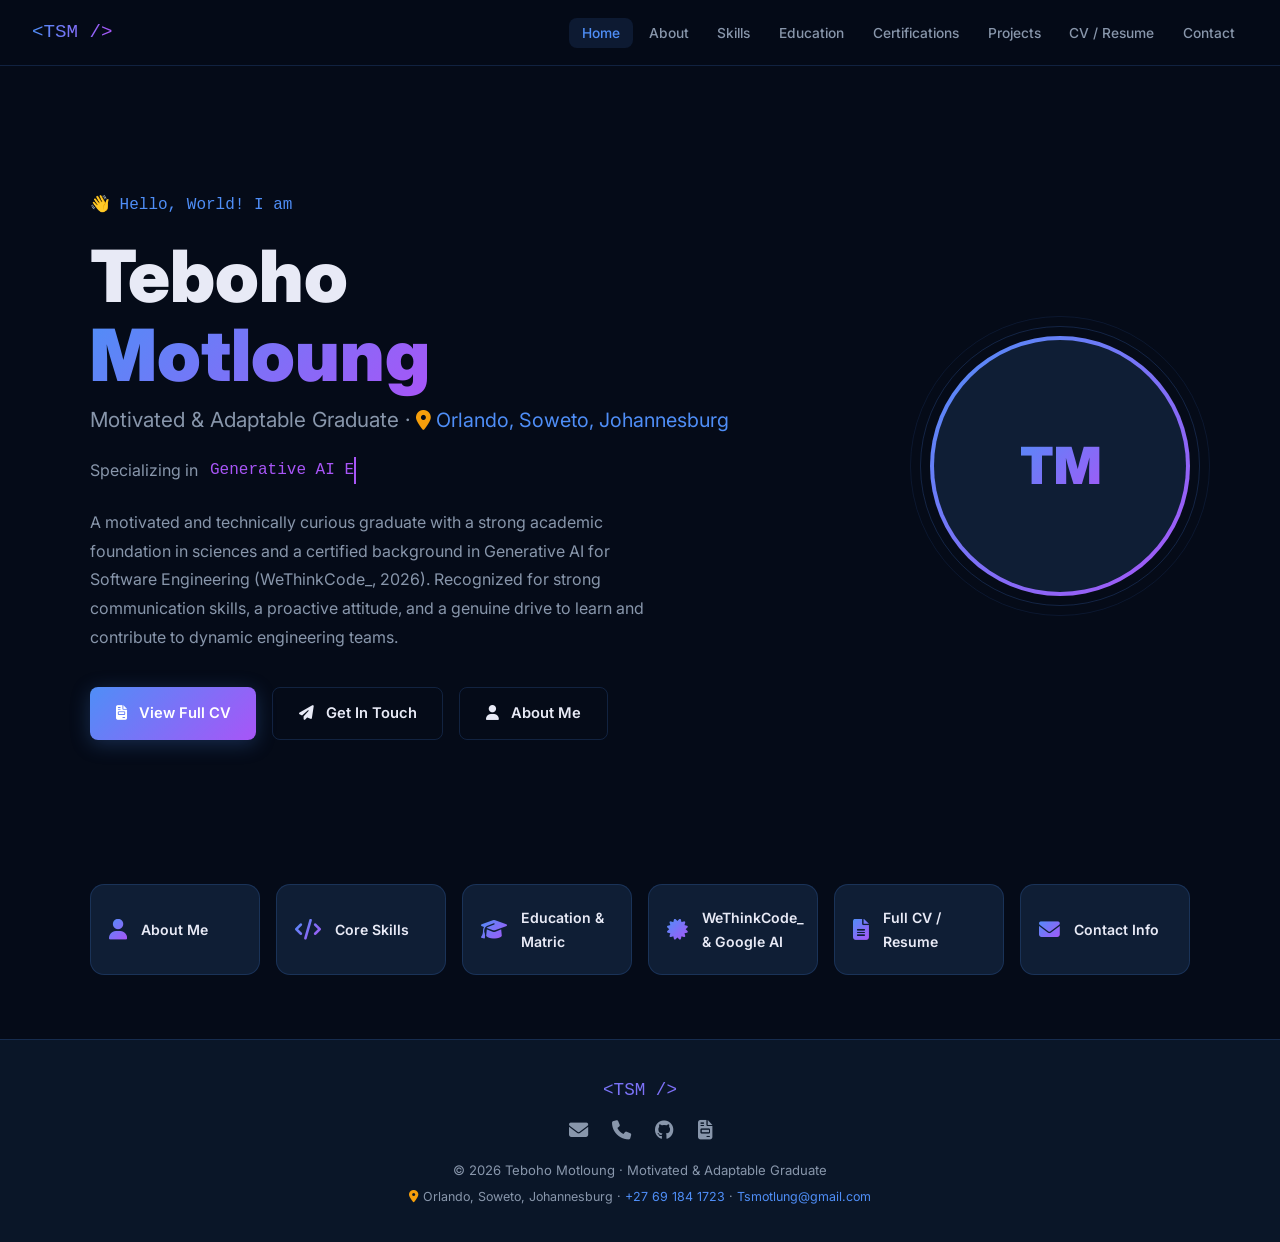
==== index.html @ 1b2cb01f "Add files via upload" ====
<!DOCTYPE html>
<html lang="en">
<head>
<meta charset="UTF-8"/>
<meta name="viewport" content="width=device-width,initial-scale=1.0"/>
<title>Home | Teboho Motloung</title>
<link href="https://fonts.googleapis.com/css2?family=Inter:wght@300;400;500;600;700;800;900&family=Fira+Code:wght@400;500&display=swap" rel="stylesheet"/>
<link rel="stylesheet" href="https://cdnjs.cloudflare.com/ajax/libs/font-awesome/6.5.0/css/all.min.css"/>
<link rel="stylesheet" href="style.css"/>
</head>
<body>
<div class="particles" id="P"></div>
<nav>
  <a href="index.html" class="logo">&lt;TSM /&gt;</a>
  <ul class="nav-links" id="NL">
    <li><a href="index.html"  class="active">Home</a></li>
    <li><a href="about.html">About</a></li>
    <li><a href="skills.html">Skills</a></li>
    <li><a href="education.html">Education</a></li>
    <li><a href="certifications.html">Certifications</a></li>
    <li><a href="projects.html">Projects</a></li>
    <li><a href="cv.html">CV / Resume</a></li>
    <li><a href="contact.html">Contact</a></li>
  </ul>
  <button class="hamburger" onclick="document.getElementById('NL').classList.toggle('open')" aria-label="Menu">
    <span></span><span></span><span></span>
  </button>
</nav>
<div class="page">
  <div class="container">
    <div class="hero-grid">
      <div>
        <p class="hgreet">&#128075; Hello, World! I am</p>
        <h1 class="hname">Teboho <br><span>Motloung</span></h1>
        <p class="htitle">Motivated &amp; Adaptable Graduate &middot; <span style="color:var(--a);font-size:.95em;"><i class="fa fa-location-dot" style="color:var(--amber)"></i> Orlando, Soweto, Johannesburg</span></p>
        <div class="twrap"><span class="tpfx">Specializing in&nbsp;</span><span class="tw" id="TW"></span></div>
        <p class="hbio">
          A motivated and technically curious graduate with a strong academic foundation in sciences and a certified background in Generative AI for Software Engineering (WeThinkCode_, 2026). Recognized for strong communication skills, a proactive attitude, and a genuine drive to learn and contribute to dynamic engineering teams.
        </p>
        <div class="hcta">
          <a href="cv.html" class="btn btnp"><i class="fa fa-file-invoice"></i>&nbsp;View Full CV</a>
          <a href="contact.html" class="btn btno"><i class="fa fa-paper-plane"></i>&nbsp;Get In Touch</a>
          <a href="about.html" class="btn btno"><i class="fa fa-user"></i>&nbsp;About Me</a>
        </div>
      </div>
      <div class="havwrap">
        <div class="aring"><div class="ainner"><span class="ainit">TM</span></div></div>
      </div>
    </div>

    <!-- Quick navigation cards -->
    <div class="qlinks rv">
      <a href="about.html" class="qcard"><i class="fa fa-user"></i><span>About Me</span></a>
      <a href="skills.html" class="qcard"><i class="fa fa-code"></i><span>Core Skills</span></a>
      <a href="education.html" class="qcard"><i class="fa fa-graduation-cap"></i><span>Education &amp; Matric</span></a>
      <a href="certifications.html" class="qcard"><i class="fa fa-certificate"></i><span>WeThinkCode_ &amp; Google AI</span></a>
      <a href="cv.html" class="qcard"><i class="fa fa-file-lines"></i><span>Full CV / Resume</span></a>
      <a href="contact.html" class="qcard"><i class="fa fa-envelope"></i><span>Contact Info</span></a>
    </div>
  </div>
</div>

<footer>
  <div class="flogo">&lt;TSM /&gt;</div>
  <div class="flinks">
    <a href="mailto:Tsmotlung@gmail.com" title="Email"><i class="fa fa-envelope"></i></a>
    <a href="tel:+27691841723" title="Call / Phone"><i class="fa fa-phone"></i></a>
    <a href="https://github.com/TSMotloung" target="_blank" title="GitHub"><i class="fab fa-github"></i></a>
    <a href="cv.html" title="View CV"><i class="fa fa-file-invoice"></i></a>
  </div>
  <p>&copy; 2026 Teboho Motloung &middot; Motivated &amp; Adaptable Graduate</p>
  <p style="margin-top:.3rem;font-size:.78rem;color:var(--tm)">
    <i class="fa fa-location-dot" style="color:var(--amber);margin-right:.3rem"></i>Orlando, Soweto, Johannesburg &middot; 
    <a href="tel:+27691841723">+27 69 184 1723</a> &middot; 
    <a href="mailto:Tsmotlung@gmail.com">Tsmotlung@gmail.com</a>
  </p>
</footer>
<button class="btt" id="BTT" onclick="window.scrollTo({top:0,behavior:'smooth'})"><i class="fa fa-arrow-up"></i></button>
<script>
var phrases=["Generative AI Engineering.","AI Prompt Engineering.","Intelligent Chatbot Solutions.","Problem Solving &amp; Sciences.","Software Development."];
var pi=0,ci=0,dl=false;var tw=document.getElementById("TW");
function type(){var p=phrases[pi];if(!dl){tw.textContent=p.substring(0,ci+1);ci++;if(ci===p.length){dl=true;setTimeout(type,2000);return;}}else{tw.textContent=p.substring(0,ci-1);ci--;if(ci===0){dl=false;pi=(pi+1)%phrases.length;}}setTimeout(type,dl?60:80);}
setTimeout(type,1100);
</script>
<script>
(function(){
  var c=document.getElementById("P");
  if(!c)return;
  var cols=["rgba(79,142,247,.6)","rgba(168,85,247,.5)","rgba(79,142,247,.3)","rgba(79,142,247,.2)"];
  for(var i=0;i<28;i++){
    var el=document.createElement("div");el.className="particle";
    var s=Math.random()*4+2;
    el.style.cssText="width:"+s+"px;height:"+s+"px;left:"+(Math.random()*100)+"%;background:"+cols[Math.floor(Math.random()*4)]+";animation-duration:"+(Math.random()*15+10)+"s;animation-delay:"+(Math.random()*12)+"s;";
    c.appendChild(el);
  }
})();
var rvs=document.querySelectorAll(".rv");
var obs=new IntersectionObserver(function(e){e.forEach(function(x){if(x.isIntersecting)x.target.classList.add("vis");});},{threshold:.1});
rvs.forEach(function(el){obs.observe(el);});
window.addEventListener("scroll",function(){
  var b=document.getElementById("BTT");
  if(b) b.classList.toggle("show",scrollY>300);
});
</script>
</body>
</html>
---- style.css ----
/* ── Reset ── */
*,*::before,*::after{margin:0;padding:0;box-sizing:border-box}
:root{
  --bg:#050b18;--bg2:#0a1628;--card:#0f1e35;--card2:#132340;
  --a:#4f8ef7;--a2:#a855f7;--ag:rgba(79,142,247,.25);
  --t:#e8eaf6;--tm:#8896ab;--b:rgba(79,142,247,.18);
  --r:14px;--tr:.3s ease;--emerald:#34d399;--amber:#f59e0b
}
html{scroll-behavior:smooth}
body{font-family:Inter,sans-serif;background:var(--bg);color:var(--t);line-height:1.7;overflow-x:hidden;min-height:100vh}
::selection{background:var(--a);color:#fff}
::-webkit-scrollbar{width:6px}
::-webkit-scrollbar-track{background:var(--bg)}
::-webkit-scrollbar-thumb{background:var(--a);border-radius:3px}

/* ── Particles ── */
.particles{position:fixed;inset:0;pointer-events:none;z-index:0;overflow:hidden}
.particle{position:absolute;border-radius:50%;animation:floatUp linear infinite;opacity:0}
@keyframes floatUp{0%{transform:translateY(100vh) scale(0);opacity:0}10%{opacity:1}90%{opacity:.6}100%{transform:translateY(-10vh) scale(1);opacity:0}}

/* ── Nav ── */
nav{position:fixed;top:0;left:0;right:0;z-index:1000;padding:1rem 2rem;display:flex;align-items:center;justify-content:space-between;background:rgba(5,11,24,.92);backdrop-filter:blur(16px);border-bottom:1px solid var(--b)}
.logo{font-family:monospace;font-size:1.2rem;font-weight:500;background:linear-gradient(90deg,var(--a),var(--a2));-webkit-background-clip:text;-webkit-text-fill-color:transparent;background-clip:text;text-decoration:none}
.nav-links{display:flex;gap:.2rem;list-style:none}
.nav-links a{color:var(--tm);text-decoration:none;font-size:.86rem;font-weight:500;padding:.45rem .8rem;border-radius:8px;transition:var(--tr)}
.nav-links a:hover,.nav-links a.active{color:var(--t);background:rgba(79,142,247,.12)}
.nav-links a.active{color:var(--a)}
.hamburger{display:none;flex-direction:column;gap:5px;cursor:pointer;background:none;border:none;padding:.3rem}
.hamburger span{display:block;width:25px;height:2px;background:var(--a);border-radius:2px;transition:var(--tr)}

/* ── Page wrapper ── */
.page{position:relative;z-index:1;padding:7rem 2rem 4rem;min-height:100vh}
.container{max-width:1100px;margin:0 auto}
.slabel{font-family:monospace;font-size:.8rem;color:var(--a);letter-spacing:.2em;text-transform:uppercase;margin-bottom:.5rem}
.stitle{font-size:clamp(1.8rem,4vw,2.8rem);font-weight:800;margin-bottom:1rem;background:linear-gradient(135deg,var(--t) 60%,var(--a));-webkit-background-clip:text;-webkit-text-fill-color:transparent;background-clip:text}
.sdiv{width:60px;height:3px;background:linear-gradient(90deg,var(--a),var(--a2));border-radius:2px;margin-bottom:3rem}

/* ── Buttons ── */
.btn{display:inline-flex;align-items:center;gap:.5rem;padding:.8rem 1.6rem;border-radius:8px;font-size:.92rem;font-weight:600;text-decoration:none;transition:var(--tr);cursor:pointer;border:none;font-family:inherit}
.btnp{background:linear-gradient(135deg,var(--a),var(--a2));color:#fff;box-shadow:0 4px 20px var(--ag)}
.btnp:hover{transform:translateY(-2px);box-shadow:0 8px 30px rgba(79,142,247,.4)}
.btno{border:1px solid var(--b);color:var(--t);background:transparent}
.btno:hover{border-color:var(--a);color:var(--a);background:var(--ag);transform:translateY(-2px)}

/* ── Badges ── */
.badge{display:inline-flex;align-items:center;gap:.4rem;padding:.3rem .75rem;border-radius:50px;font-size:.78rem;font-weight:600}
.badge-green{background:rgba(52,211,153,.12);color:var(--emerald);border:1px solid rgba(52,211,153,.3)}
.badge-blue{background:rgba(79,142,247,.12);color:var(--a);border:1px solid rgba(79,142,247,.3)}
.badge-purple{background:rgba(168,85,247,.12);color:var(--a2);border:1px solid rgba(168,85,247,.3)}

/* ── Animations ── */
@keyframes fadeUp{from{opacity:0;transform:translateY(30px)}to{opacity:1;transform:translateY(0)}}
@keyframes fadeIn{from{opacity:0}to{opacity:1}}
.rv{opacity:0;transform:translateY(35px);transition:opacity .65s ease,transform .65s ease}
.rv.vis{opacity:1;transform:translateY(0)}

/* ── HERO ── */
.hero-grid{display:grid;grid-template-columns:1fr auto;align-items:center;gap:4rem;min-height:calc(100vh - 12rem)}
.hgreet{font-family:monospace;font-size:1rem;color:var(--a);margin-bottom:1rem;opacity:0;animation:fadeUp .8s ease .2s forwards}
.hname{font-size:clamp(2.4rem,6vw,4.5rem);font-weight:900;line-height:1.1;margin-bottom:.5rem;opacity:0;animation:fadeUp .8s ease .4s forwards}
.hname span{background:linear-gradient(135deg,var(--a),var(--a2));-webkit-background-clip:text;-webkit-text-fill-color:transparent;background-clip:text}
.htitle{font-size:clamp(1rem,2.2vw,1.3rem);color:var(--tm);font-weight:400;margin-bottom:1.2rem;opacity:0;animation:fadeUp .8s ease .6s forwards}
.twrap{display:flex;align-items:center;gap:.5rem;margin-bottom:1.5rem;opacity:0;animation:fadeUp .8s ease .7s forwards}
.tpfx{color:var(--tm);font-size:1rem}
.tw{font-family:monospace;font-size:1rem;color:var(--a2);font-weight:500;border-right:2px solid var(--a2);white-space:nowrap;overflow:hidden;animation:blink .7s step-end infinite}
@keyframes blink{50%{border-color:transparent}}
.hbio{font-size:1rem;color:var(--tm);max-width:560px;line-height:1.8;margin-bottom:2.2rem;opacity:0;animation:fadeUp .8s ease .8s forwards}
.hcta{display:flex;gap:1rem;flex-wrap:wrap;opacity:0;animation:fadeUp .8s ease 1s forwards}
.havwrap{opacity:0;animation:fadeIn 1s ease .5s forwards}
.aring{width:260px;height:260px;border-radius:50%;padding:4px;background:linear-gradient(135deg,var(--a),var(--a2));position:relative}
.aring::before{content:"";position:absolute;inset:-10px;border-radius:50%;border:1px solid rgba(79,142,247,.2);animation:pring 2.5s ease-in-out infinite}
.aring::after{content:"";position:absolute;inset:-20px;border-radius:50%;border:1px solid rgba(79,142,247,.1);animation:pring 2.5s ease-in-out .5s infinite}
@keyframes pring{0%,100%{transform:scale(1);opacity:.5}50%{transform:scale(1.05);opacity:1}}
.ainner{width:100%;height:100%;border-radius:50%;background:var(--card);display:flex;align-items:center;justify-content:center}
.ainit{font-size:3.2rem;font-weight:900;background:linear-gradient(135deg,var(--a),var(--a2));-webkit-background-clip:text;-webkit-text-fill-color:transparent;background-clip:text}

/* Quick-links row on home */
.qlinks{display:grid;grid-template-columns:repeat(auto-fit,minmax(160px,1fr));gap:1rem;margin-top:4rem}
.qcard{background:var(--card);border:1px solid var(--b);border-radius:var(--r);padding:1.3rem 1.1rem;text-decoration:none;color:var(--t);display:flex;align-items:center;gap:.9rem;transition:var(--tr)}
.qcard:hover{border-color:var(--a);background:var(--card2);transform:translateY(-4px);box-shadow:0 8px 30px var(--ag)}
.qcard i{font-size:1.3rem;background:linear-gradient(135deg,var(--a),var(--a2));-webkit-background-clip:text;-webkit-text-fill-color:transparent;background-clip:text}
.qcard span{font-size:.88rem;font-weight:600}

/* ── ABOUT ── */
.about-grid{display:grid;grid-template-columns:1fr 1fr;gap:4rem;align-items:start}
.atext p{color:var(--tm);margin-bottom:1.2rem;font-size:1rem;line-height:1.8}
.atext p strong{color:var(--t)}
.sgrid{display:grid;grid-template-columns:1fr 1fr;gap:1rem}
.scard{background:var(--card);border:1px solid var(--b);border-radius:var(--r);padding:1.4rem;text-align:center;transition:var(--tr)}
.scard:hover{border-color:var(--a);transform:translateY(-4px);box-shadow:0 8px 30px var(--ag)}
.snum{font-size:2rem;font-weight:900;background:linear-gradient(135deg,var(--a),var(--a2));-webkit-background-clip:text;-webkit-text-fill-color:transparent;background-clip:text}
.slbl{font-size:.8rem;color:var(--tm);font-weight:500;margin-top:.3rem}

/* ── SKILLS ── */
.skwrap{display:grid;grid-template-columns:1fr 1fr;gap:3rem}
.sktitle{font-size:1.05rem;font-weight:700;color:var(--a);margin-bottom:1.4rem;display:flex;align-items:center;gap:.5rem}
.skitem{margin-bottom:1.2rem}
.skhdr{display:flex;justify-content:space-between;margin-bottom:.4rem}
.skname{font-size:.9rem;font-weight:600;color:var(--t)}
.skpct{font-size:.8rem;color:var(--a);font-family:monospace}
.sktrack{height:6px;background:var(--card);border-radius:3px;overflow:hidden}
.skfill{height:100%;border-radius:3px;background:linear-gradient(90deg,var(--a),var(--a2));width:0;transition:width 1.3s ease}
.core-skill-card{background:var(--card);border:1px solid var(--b);border-radius:var(--r);padding:1.2rem 1.4rem;margin-bottom:1rem;transition:var(--tr)}
.core-skill-card:hover{border-color:var(--a);transform:translateX(4px)}
.core-skill-card h4{font-size:.95rem;font-weight:700;color:var(--t);margin-bottom:.3rem;display:flex;align-items:center;gap:.5rem}
.core-skill-card h4 i{color:var(--a2);font-size:.9rem}
.core-skill-card p{font-size:.86rem;color:var(--tm);line-height:1.6}
.tags{display:flex;flex-wrap:wrap;gap:.8rem}
.tag{display:inline-flex;align-items:center;gap:.5rem;padding:.6rem 1.2rem;border-radius:50px;border:1px solid var(--b);background:var(--card);font-size:.88rem;font-weight:500;color:var(--t);transition:var(--tr)}
.tag i{color:var(--a2);font-size:.8rem}
.tag:hover{border-color:var(--a2);background:rgba(168,85,247,.1);transform:translateY(-2px)}

/* ── TIMELINE / EDUCATION / EXPERIENCE ── */
.tline{position:relative;padding-left:2rem;max-width:850px}
.tline::before{content:"";position:absolute;left:0;top:0;bottom:0;width:2px;background:linear-gradient(to bottom,var(--a),var(--a2));border-radius:2px}
.titem{position:relative;margin-bottom:2.6rem;padding-left:1.8rem}
.titem::before{content:"";position:absolute;left:-2.4rem;top:.45rem;width:14px;height:14px;border-radius:50%;background:linear-gradient(135deg,var(--a),var(--a2));box-shadow:0 0 14px var(--ag)}
.tyear{font-family:monospace;font-size:.8rem;color:var(--a);font-weight:600;margin-bottom:.25rem}
.ttitle{font-size:1.15rem;font-weight:700;color:var(--t);margin-bottom:.2rem}
.torg{font-size:.92rem;color:var(--a2);font-weight:600;margin-bottom:.6rem}
.tdesc{font-size:.9rem;color:var(--tm);line-height:1.75}
.tbullets{list-style:none;margin-top:.6rem}
.tbullets li{position:relative;padding-left:1.4rem;margin-bottom:.4rem;font-size:.88rem;color:var(--tm);line-height:1.6}
.tbullets li::before{content:"▹";position:absolute;left:0;color:var(--a);font-size:1rem}

/* ── CERTIFICATIONS ── */
.cgrid{display:grid;grid-template-columns:repeat(auto-fit,minmax(320px,1fr));gap:1.5rem}
.ccard{background:var(--card);border:1px solid var(--b);border-radius:var(--r);padding:2rem;transition:var(--tr);position:relative;overflow:hidden}
.ccard::before{content:"";position:absolute;top:0;left:0;right:0;height:3px;background:linear-gradient(90deg,var(--a),var(--a2))}
.ccard:hover{border-color:var(--a);transform:translateY(-6px);box-shadow:0 12px 40px var(--ag)}
.cicon{width:56px;height:56px;border-radius:12px;background:linear-gradient(135deg,rgba(79,142,247,.15),rgba(168,85,247,.15));display:flex;align-items:center;justify-content:center;font-size:1.6rem;margin-bottom:1.2rem}
.ctitle{font-size:1.05rem;font-weight:700;color:var(--t);margin-bottom:.3rem}
.ciss{font-size:.85rem;color:var(--a);font-weight:500}
.cdesc{color:var(--tm);font-size:.86rem;margin-top:.9rem;line-height:1.6}

/* ── CV PAPER STYLE ── */
.cv-container{background:#ffffff;color:#1e293b;border-radius:12px;padding:3rem 3.5rem;box-shadow:0 20px 50px rgba(0,0,0,0.5);max-width:900px;margin:0 auto}
.cv-header{border-bottom:2px solid #e2e8f0;padding-bottom:1.5rem;margin-bottom:1.8rem}
.cv-name{font-size:2.2rem;font-weight:900;color:#0f172a;letter-spacing:-0.02em}
.cv-tagline{font-size:1rem;color:#475569;font-weight:600;margin-top:.2rem}
.cv-contact-bar{display:flex;flex-wrap:wrap;gap:1.2rem;margin-top:.9rem;font-size:.86rem;color:#64748b}
.cv-contact-bar a{color:#2563eb;text-decoration:none}
.cv-section{margin-bottom:1.8rem}
.cv-sec-title{font-size:1rem;font-weight:800;text-transform:uppercase;color:#0f172a;letter-spacing:.08em;border-bottom:1.5px solid #cbd5e1;padding-bottom:.3rem;margin-bottom:.8rem}
.cv-item{margin-bottom:1rem}
.cv-item-header{display:flex;justify-content:space-between;align-items:baseline}
.cv-item-title{font-weight:700;color:#1e293b;font-size:.95rem}
.cv-item-date{font-size:.84rem;color:#64748b;font-family:monospace}
.cv-item-sub{font-size:.88rem;color:#475569;font-weight:500;margin-bottom:.3rem}
.cv-item ul{padding-left:1.2rem;color:#475569;font-size:.88rem;line-height:1.6}
.cv-item p{color:#475569;font-size:.88rem;line-height:1.6}
.cv-skills-grid{display:grid;grid-template-columns:1fr;gap:.6rem}
.cv-skill-line strong{color:#1e293b;font-size:.9rem}
.cv-skill-line{font-size:.88rem;color:#475569}

/* ── CONTACT ── */
.ctgrid{display:grid;grid-template-columns:1fr 1fr;gap:4rem;align-items:start}
.cti h3{font-size:1.3rem;font-weight:700;margin-bottom:1rem}
.cti>p{color:var(--tm);line-height:1.8;margin-bottom:2rem}
.clinks{display:flex;flex-direction:column;gap:1rem}
.clink{display:flex;align-items:center;gap:1rem;padding:1rem 1.4rem;background:var(--card);border:1px solid var(--b);border-radius:var(--r);text-decoration:none;color:var(--t);transition:var(--tr)}
.clink:hover{border-color:var(--a);background:var(--card2);transform:translateX(6px)}
.cico{width:42px;height:42px;border-radius:8px;background:linear-gradient(135deg,rgba(79,142,247,.15),rgba(168,85,247,.15));display:flex;align-items:center;justify-content:center;font-size:1.1rem;flex-shrink:0}
.ico-e{color:var(--a)}.ico-p{color:var(--emerald)}.ico-g{color:#fff}.ico-c{color:var(--a2)}.ico-l{color:var(--amber)}
.ctxt strong{display:block;font-size:.9rem;font-weight:600;margin-bottom:.1rem}
.ctxt span{font-size:.8rem;color:var(--tm)}
.cform{background:var(--card);border:1px solid var(--b);border-radius:var(--r);padding:2rem}
.cform h3{font-size:1.1rem;font-weight:700;margin-bottom:1.5rem}
.fg{margin-bottom:1.2rem}
.fg label{display:block;font-size:.85rem;font-weight:600;color:var(--tm);margin-bottom:.4rem}
.fg input,.fg textarea{width:100%;padding:.8rem 1rem;background:var(--bg2);border:1px solid var(--b);border-radius:8px;color:var(--t);font-family:inherit;font-size:.9rem;outline:none;transition:var(--tr);resize:vertical}
.fg input:focus,.fg textarea:focus{border-color:var(--a);box-shadow:0 0 0 3px var(--ag)}
.fg textarea{min-height:120px}
.fsuc{display:none;text-align:center;padding:1rem;background:rgba(79,142,247,.1);border:1px solid rgba(79,142,247,.3);border-radius:8px;color:var(--a);font-size:.9rem;margin-top:1rem}

/* ── FOOTER ── */
footer{position:relative;z-index:1;background:var(--bg2);border-top:1px solid var(--b);padding:2.2rem;text-align:center}
.flogo{font-family:monospace;font-size:1.1rem;font-weight:500;background:linear-gradient(90deg,var(--a),var(--a2));-webkit-background-clip:text;-webkit-text-fill-color:transparent;background-clip:text;margin-bottom:.5rem}
footer p{font-size:.82rem;color:var(--tm)}
footer a{color:var(--a);text-decoration:none}
.flinks{display:flex;justify-content:center;gap:1.5rem;margin-bottom:.8rem}
.flinks a{color:var(--tm);font-size:1.2rem;transition:var(--tr)}
.flinks a:hover{color:var(--a)}

/* ── Back to top ── */
.btt{position:fixed;bottom:2rem;right:2rem;z-index:999;width:44px;height:44px;border-radius:50%;background:linear-gradient(135deg,var(--a),var(--a2));color:#fff;border:none;cursor:pointer;font-size:1rem;display:flex;align-items:center;justify-content:center;opacity:0;pointer-events:none;transition:var(--tr);box-shadow:0 4px 20px var(--ag)}
.btt.show{opacity:1;pointer-events:all}
.btt:hover{transform:translateY(-3px)}

@media print{
  nav,footer,.particles,.btt,.no-print{display:none !important}
  body{background:#fff !important;color:#000 !important}
  .page{padding:0 !important}
  .cv-container{box-shadow:none !important;padding:0 !important}
}

/* ── Responsive ── */
@media(max-width:900px){
  .hero-grid{grid-template-columns:1fr;text-align:center}
  .havwrap{display:flex;justify-content:center;order:-1}
  .hbio{margin:0 auto 2.5rem}
  .hcta{justify-content:center}
  .about-grid,.skwrap,.ctgrid{grid-template-columns:1fr}
  .cv-container{padding:2rem 1.5rem}
}
@media(max-width:640px){
  nav{padding:1rem}
  .nav-links{display:none;flex-direction:column;gap:.2rem;position:absolute;top:62px;left:0;right:0;background:rgba(5,11,24,.97);padding:1rem 1.5rem 1.5rem;border-bottom:1px solid var(--b)}
  .nav-links.open{display:flex}
  .hamburger{display:flex}
  .page{padding:6rem 1.2rem 3rem}
  .aring{width:200px;height:200px}
}
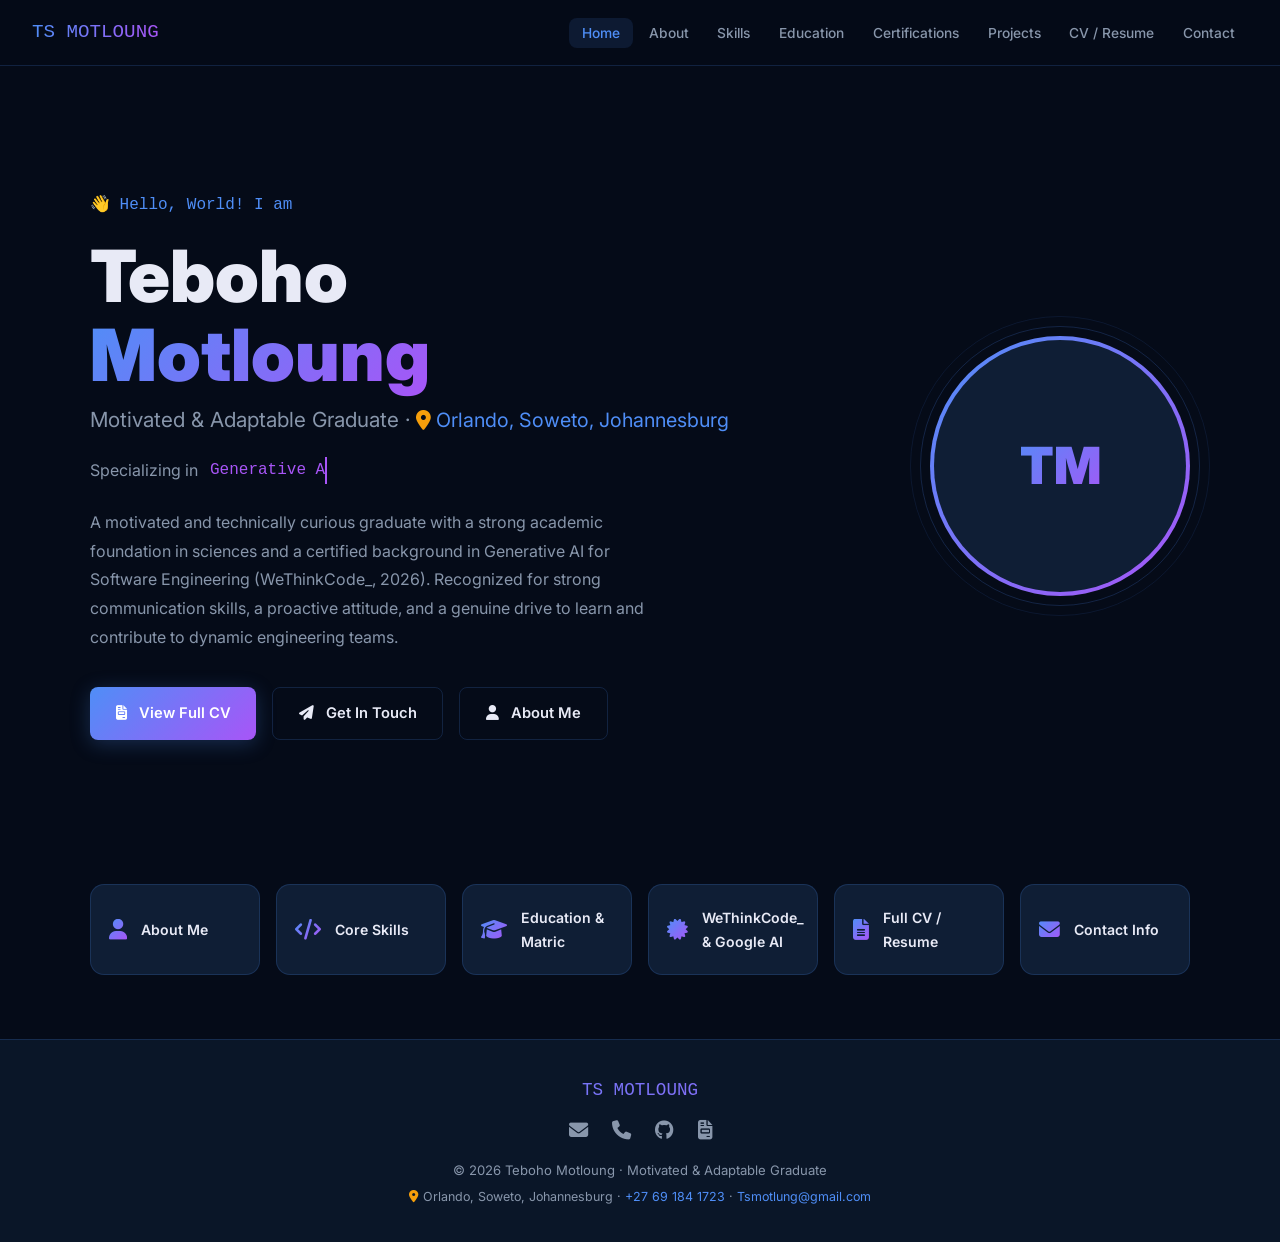
==== commit 5b0875ed: "Fix HTML encoding issues in index.html" ====
--- a/index.html
+++ b/index.html
@@ -11,7 +11,7 @@
 <body>
 <div class="particles" id="P"></div>
 <nav>
-  <a href="index.html" class="logo">&lt;TSM /&gt;</a>
+  <a href="index.html" class="logo">TS MOTLOUNG</a>
   <ul class="nav-links" id="NL">
     <li><a href="index.html"  class="active">Home</a></li>
     <li><a href="about.html">About</a></li>
@@ -61,7 +61,7 @@
 </div>
 
 <footer>
-  <div class="flogo">&lt;TSM /&gt;</div>
+  <div class="flogo">TS MOTLOUNG</div>
   <div class="flinks">
     <a href="mailto:Tsmotlung@gmail.com" title="Email"><i class="fa fa-envelope"></i></a>
     <a href="tel:+27691841723" title="Call / Phone"><i class="fa fa-phone"></i></a>
@@ -103,4 +103,4 @@
 });
 </script>
 </body>
-</html>+</html>
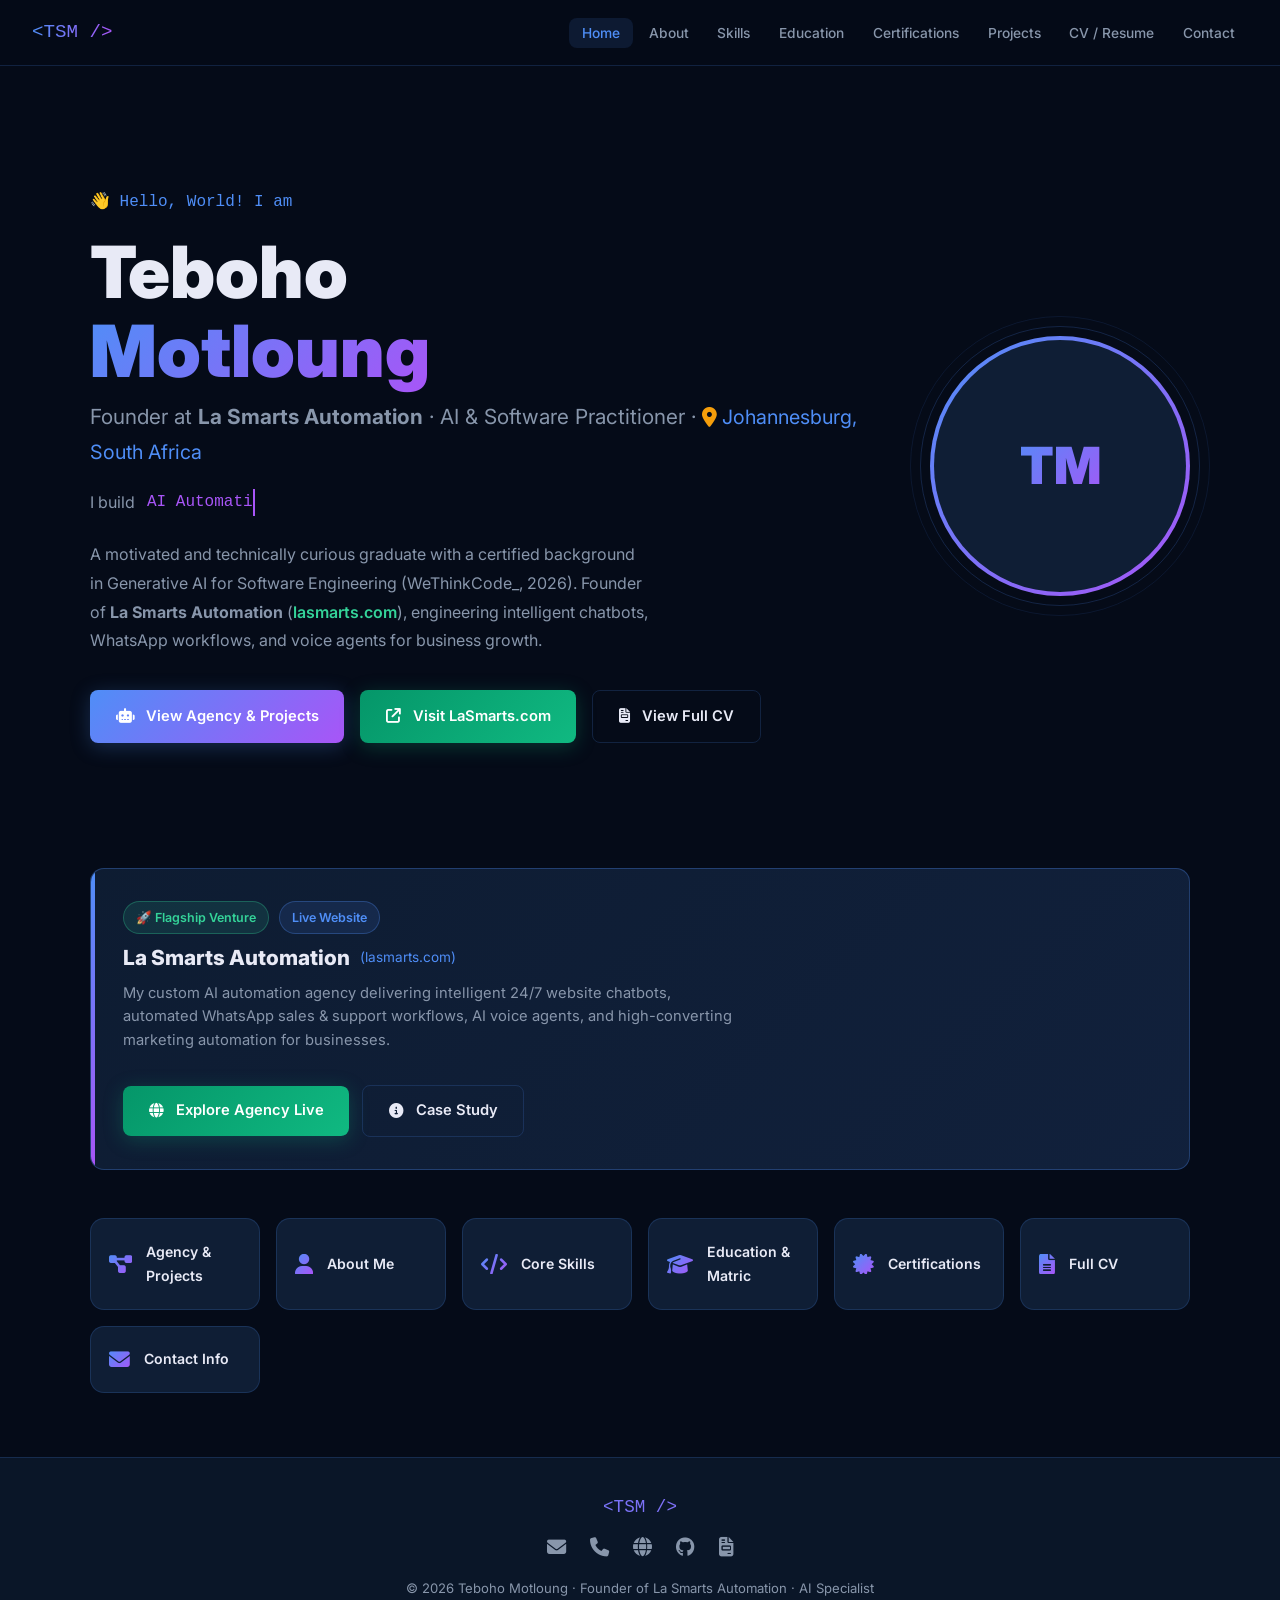
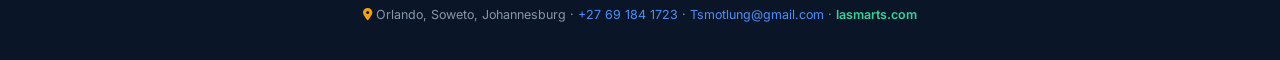
==== commit 3a86f302: "Add files via upload" ====
--- a/index.html
+++ b/index.html
@@ -11,7 +11,7 @@
 <body>
 <div class="particles" id="P"></div>
 <nav>
-  <a href="index.html" class="logo">TS MOTLOUNG</a>
+  <a href="index.html" class="logo">&lt;TSM /&gt;</a>
   <ul class="nav-links" id="NL">
     <li><a href="index.html"  class="active">Home</a></li>
     <li><a href="about.html">About</a></li>
@@ -32,15 +32,15 @@
       <div>
         <p class="hgreet">&#128075; Hello, World! I am</p>
         <h1 class="hname">Teboho <br><span>Motloung</span></h1>
-        <p class="htitle">Motivated &amp; Adaptable Graduate &middot; <span style="color:var(--a);font-size:.95em;"><i class="fa fa-location-dot" style="color:var(--amber)"></i> Orlando, Soweto, Johannesburg</span></p>
-        <div class="twrap"><span class="tpfx">Specializing in&nbsp;</span><span class="tw" id="TW"></span></div>
+        <p class="htitle">Founder at <strong>La Smarts Automation</strong> &middot; AI &amp; Software Practitioner &middot; <span style="color:var(--a);font-size:.95em;"><i class="fa fa-location-dot" style="color:var(--amber)"></i> Johannesburg, South Africa</span></p>
+        <div class="twrap"><span class="tpfx">I build&nbsp;</span><span class="tw" id="TW"></span></div>
         <p class="hbio">
-          A motivated and technically curious graduate with a strong academic foundation in sciences and a certified background in Generative AI for Software Engineering (WeThinkCode_, 2026). Recognized for strong communication skills, a proactive attitude, and a genuine drive to learn and contribute to dynamic engineering teams.
+          A motivated and technically curious graduate with a certified background in Generative AI for Software Engineering (WeThinkCode_, 2026). Founder of <strong>La Smarts Automation</strong> (<a href="https://lasmarts.com/" target="_blank" style="color:var(--emerald);font-weight:600;text-decoration:none">lasmarts.com</a>), engineering intelligent chatbots, WhatsApp workflows, and voice agents for business growth.
         </p>
         <div class="hcta">
-          <a href="cv.html" class="btn btnp"><i class="fa fa-file-invoice"></i>&nbsp;View Full CV</a>
-          <a href="contact.html" class="btn btno"><i class="fa fa-paper-plane"></i>&nbsp;Get In Touch</a>
-          <a href="about.html" class="btn btno"><i class="fa fa-user"></i>&nbsp;About Me</a>
+          <a href="projects.html" class="btn btnp"><i class="fa fa-robot"></i>&nbsp;View Agency &amp; Projects</a>
+          <a href="https://lasmarts.com/" target="_blank" class="btn btn-emerald"><i class="fa fa-arrow-up-right-from-square"></i>&nbsp;Visit LaSmarts.com</a>
+          <a href="cv.html" class="btn btno"><i class="fa fa-file-invoice"></i>&nbsp;View Full CV</a>
         </div>
       </div>
       <div class="havwrap">
@@ -48,36 +48,57 @@
       </div>
     </div>
 
+    <!-- Featured Agency Highlight -->
+    <div class="featured-agency-card rv">
+      <div class="featured-agency-info">
+        <div style="display:flex;gap:.6rem;align-items:center;margin-bottom:.4rem">
+          <span class="badge badge-green">&#128640; Flagship Venture</span>
+          <span class="badge badge-blue">Live Website</span>
+        </div>
+        <h3>La Smarts Automation <span style="font-size:.85rem;color:var(--a);font-weight:400;">(lasmarts.com)</span></h3>
+        <p>
+          My custom AI automation agency delivering intelligent 24/7 website chatbots, automated WhatsApp sales &amp; support workflows, AI voice agents, and high-converting marketing automation for businesses.
+        </p>
+      </div>
+      <div style="display:flex;gap:.8rem;align-items:center;flex-wrap:wrap">
+        <a href="https://lasmarts.com/" target="_blank" class="btn btn-emerald"><i class="fa fa-globe"></i>&nbsp;Explore Agency Live</a>
+        <a href="projects.html" class="btn btno"><i class="fa fa-info-circle"></i>&nbsp;Case Study</a>
+      </div>
+    </div>
+
     <!-- Quick navigation cards -->
     <div class="qlinks rv">
+      <a href="projects.html" class="qcard"><i class="fa fa-diagram-project"></i><span>Agency &amp; Projects</span></a>
       <a href="about.html" class="qcard"><i class="fa fa-user"></i><span>About Me</span></a>
       <a href="skills.html" class="qcard"><i class="fa fa-code"></i><span>Core Skills</span></a>
       <a href="education.html" class="qcard"><i class="fa fa-graduation-cap"></i><span>Education &amp; Matric</span></a>
-      <a href="certifications.html" class="qcard"><i class="fa fa-certificate"></i><span>WeThinkCode_ &amp; Google AI</span></a>
-      <a href="cv.html" class="qcard"><i class="fa fa-file-lines"></i><span>Full CV / Resume</span></a>
+      <a href="certifications.html" class="qcard"><i class="fa fa-certificate"></i><span>Certifications</span></a>
+      <a href="cv.html" class="qcard"><i class="fa fa-file-lines"></i><span>Full CV</span></a>
       <a href="contact.html" class="qcard"><i class="fa fa-envelope"></i><span>Contact Info</span></a>
     </div>
   </div>
 </div>
 
 <footer>
-  <div class="flogo">TS MOTLOUNG</div>
+  <div class="flogo">&lt;TSM /&gt;</div>
   <div class="flinks">
     <a href="mailto:Tsmotlung@gmail.com" title="Email"><i class="fa fa-envelope"></i></a>
     <a href="tel:+27691841723" title="Call / Phone"><i class="fa fa-phone"></i></a>
+    <a href="https://lasmarts.com/" target="_blank" title="La Smarts Automation Agency"><i class="fa fa-globe"></i></a>
     <a href="https://github.com/TSMotloung" target="_blank" title="GitHub"><i class="fab fa-github"></i></a>
     <a href="cv.html" title="View CV"><i class="fa fa-file-invoice"></i></a>
   </div>
-  <p>&copy; 2026 Teboho Motloung &middot; Motivated &amp; Adaptable Graduate</p>
+  <p>&copy; 2026 Teboho Motloung &middot; Founder of La Smarts Automation &middot; AI Specialist</p>
   <p style="margin-top:.3rem;font-size:.78rem;color:var(--tm)">
     <i class="fa fa-location-dot" style="color:var(--amber);margin-right:.3rem"></i>Orlando, Soweto, Johannesburg &middot; 
     <a href="tel:+27691841723">+27 69 184 1723</a> &middot; 
-    <a href="mailto:Tsmotlung@gmail.com">Tsmotlung@gmail.com</a>
+    <a href="mailto:Tsmotlung@gmail.com">Tsmotlung@gmail.com</a> &middot;
+    <a href="https://lasmarts.com/" target="_blank" style="color:var(--emerald);font-weight:600">lasmarts.com</a>
   </p>
 </footer>
 <button class="btt" id="BTT" onclick="window.scrollTo({top:0,behavior:'smooth'})"><i class="fa fa-arrow-up"></i></button>
 <script>
-var phrases=["Generative AI Engineering.","AI Prompt Engineering.","Intelligent Chatbot Solutions.","Problem Solving &amp; Sciences.","Software Development."];
+var phrases=["AI Automation Agency Solutions.","Intelligent 24/7 Chatbots.","WhatsApp Sales Workflows.","Voice AI Booking Agents.","Generative AI Applications."];
 var pi=0,ci=0,dl=false;var tw=document.getElementById("TW");
 function type(){var p=phrases[pi];if(!dl){tw.textContent=p.substring(0,ci+1);ci++;if(ci===p.length){dl=true;setTimeout(type,2000);return;}}else{tw.textContent=p.substring(0,ci-1);ci--;if(ci===0){dl=false;pi=(pi+1)%phrases.length;}}setTimeout(type,dl?60:80);}
 setTimeout(type,1100);
@@ -103,4 +124,4 @@
 });
 </script>
 </body>
-</html>
+</html>
--- a/style.css
+++ b/style.css
@@ -4,7 +4,7 @@
   --bg:#050b18;--bg2:#0a1628;--card:#0f1e35;--card2:#132340;
   --a:#4f8ef7;--a2:#a855f7;--ag:rgba(79,142,247,.25);
   --t:#e8eaf6;--tm:#8896ab;--b:rgba(79,142,247,.18);
-  --r:14px;--tr:.3s ease;--emerald:#34d399;--amber:#f59e0b
+  --r:14px;--tr:.3s ease;--emerald:#34d399;--amber:#f59e0b;--cyan:#06b6d4
 }
 html{scroll-behavior:smooth}
 body{font-family:Inter,sans-serif;background:var(--bg);color:var(--t);line-height:1.7;overflow-x:hidden;min-height:100vh}
@@ -41,12 +41,15 @@
 .btnp:hover{transform:translateY(-2px);box-shadow:0 8px 30px rgba(79,142,247,.4)}
 .btno{border:1px solid var(--b);color:var(--t);background:transparent}
 .btno:hover{border-color:var(--a);color:var(--a);background:var(--ag);transform:translateY(-2px)}
+.btn-emerald{background:linear-gradient(135deg,#059669,#10b981);color:#fff;box-shadow:0 4px 20px rgba(16,185,129,.25)}
+.btn-emerald:hover{transform:translateY(-2px);box-shadow:0 8px 30px rgba(16,185,129,.4)}
 
 /* ── Badges ── */
 .badge{display:inline-flex;align-items:center;gap:.4rem;padding:.3rem .75rem;border-radius:50px;font-size:.78rem;font-weight:600}
 .badge-green{background:rgba(52,211,153,.12);color:var(--emerald);border:1px solid rgba(52,211,153,.3)}
 .badge-blue{background:rgba(79,142,247,.12);color:var(--a);border:1px solid rgba(79,142,247,.3)}
 .badge-purple{background:rgba(168,85,247,.12);color:var(--a2);border:1px solid rgba(168,85,247,.3)}
+.badge-amber{background:rgba(245,158,11,.12);color:var(--amber);border:1px solid rgba(245,158,11,.3)}
 
 /* ── Animations ── */
 @keyframes fadeUp{from{opacity:0;transform:translateY(30px)}to{opacity:1;transform:translateY(0)}}
@@ -74,8 +77,14 @@
 .ainner{width:100%;height:100%;border-radius:50%;background:var(--card);display:flex;align-items:center;justify-content:center}
 .ainit{font-size:3.2rem;font-weight:900;background:linear-gradient(135deg,var(--a),var(--a2));-webkit-background-clip:text;-webkit-text-fill-color:transparent;background-clip:text}
 
+/* Featured Agency Banner on Home */
+.featured-agency-card{background:linear-gradient(135deg,rgba(15,30,53,.9),rgba(19,35,64,.9));border:1px solid rgba(79,142,247,.3);border-radius:var(--r);padding:2rem;margin-top:3rem;display:flex;justify-content:space-between;align-items:center;gap:2rem;flex-wrap:wrap;position:relative;overflow:hidden}
+.featured-agency-card::before{content:"";position:absolute;left:0;top:0;bottom:0;width:4px;background:linear-gradient(to bottom,var(--a),var(--a2))}
+.featured-agency-info h3{font-size:1.3rem;font-weight:800;color:var(--t);display:flex;align-items:center;gap:.6rem;margin-bottom:.4rem}
+.featured-agency-info p{color:var(--tm);font-size:.92rem;max-width:620px;line-height:1.6}
+
 /* Quick-links row on home */
-.qlinks{display:grid;grid-template-columns:repeat(auto-fit,minmax(160px,1fr));gap:1rem;margin-top:4rem}
+.qlinks{display:grid;grid-template-columns:repeat(auto-fit,minmax(160px,1fr));gap:1rem;margin-top:3rem}
 .qcard{background:var(--card);border:1px solid var(--b);border-radius:var(--r);padding:1.3rem 1.1rem;text-decoration:none;color:var(--t);display:flex;align-items:center;gap:.9rem;transition:var(--tr)}
 .qcard:hover{border-color:var(--a);background:var(--card2);transform:translateY(-4px);box-shadow:0 8px 30px var(--ag)}
 .qcard i{font-size:1.3rem;background:linear-gradient(135deg,var(--a),var(--a2));-webkit-background-clip:text;-webkit-text-fill-color:transparent;background-clip:text}
@@ -133,6 +142,23 @@
 .ciss{font-size:.85rem;color:var(--a);font-weight:500}
 .cdesc{color:var(--tm);font-size:.86rem;margin-top:.9rem;line-height:1.6}
 
+/* ── PROJECTS / AGENCY SHOWCASE ── */
+.agency-hero-card{background:var(--card);border:1px solid rgba(79,142,247,.3);border-radius:var(--r);padding:2.5rem;margin-bottom:3rem;position:relative;overflow:hidden}
+.agency-hero-card::before{content:"";position:absolute;top:0;left:0;right:0;height:4px;background:linear-gradient(90deg,var(--a),var(--a2),var(--emerald))}
+.agency-header{display:flex;justify-content:space-between;align-items:flex-start;flex-wrap:wrap;gap:1.5rem;margin-bottom:1.5rem}
+.agency-title{font-size:1.8rem;font-weight:900;color:var(--t);letter-spacing:-0.01em}
+.agency-tagline{color:var(--a);font-size:1.05rem;font-weight:600;margin-top:.2rem}
+.agency-grid{display:grid;grid-template-columns:repeat(auto-fit,minmax(240px,1fr));gap:1.2rem;margin:1.8rem 0}
+.agency-service{background:var(--bg2);border:1px solid var(--b);border-radius:10px;padding:1.4rem;transition:var(--tr)}
+.agency-service:hover{border-color:var(--a);transform:translateY(-3px)}
+.agency-service-icon{font-size:1.8rem;margin-bottom:.6rem}
+.agency-service h4{font-size:1rem;font-weight:700;color:var(--t);margin-bottom:.4rem}
+.agency-service p{font-size:.85rem;color:var(--tm);line-height:1.6}
+.agency-stats{display:grid;grid-template-columns:repeat(auto-fit,minmax(140px,1fr));gap:1rem;margin:1.8rem 0;padding:1.2rem;background:rgba(5,11,24,.6);border-radius:10px;border:1px solid var(--b)}
+.agency-stat-item{text-align:center}
+.agency-stat-val{font-size:1.6rem;font-weight:900;background:linear-gradient(135deg,var(--a),var(--emerald));-webkit-background-clip:text;-webkit-text-fill-color:transparent;background-clip:text}
+.agency-stat-lbl{font-size:.78rem;color:var(--tm);font-weight:600;margin-top:.2rem}
+
 /* ── CV PAPER STYLE ── */
 .cv-container{background:#ffffff;color:#1e293b;border-radius:12px;padding:3rem 3.5rem;box-shadow:0 20px 50px rgba(0,0,0,0.5);max-width:900px;margin:0 auto}
 .cv-header{border-bottom:2px solid #e2e8f0;padding-bottom:1.5rem;margin-bottom:1.8rem}
@@ -142,7 +168,7 @@
 .cv-contact-bar a{color:#2563eb;text-decoration:none}
 .cv-section{margin-bottom:1.8rem}
 .cv-sec-title{font-size:1rem;font-weight:800;text-transform:uppercase;color:#0f172a;letter-spacing:.08em;border-bottom:1.5px solid #cbd5e1;padding-bottom:.3rem;margin-bottom:.8rem}
-.cv-item{margin-bottom:1rem}
+.cv-item{margin-bottom:1.2rem}
 .cv-item-header{display:flex;justify-content:space-between;align-items:baseline}
 .cv-item-title{font-weight:700;color:#1e293b;font-size:.95rem}
 .cv-item-date{font-size:.84rem;color:#64748b;font-family:monospace}
@@ -161,7 +187,7 @@
 .clink{display:flex;align-items:center;gap:1rem;padding:1rem 1.4rem;background:var(--card);border:1px solid var(--b);border-radius:var(--r);text-decoration:none;color:var(--t);transition:var(--tr)}
 .clink:hover{border-color:var(--a);background:var(--card2);transform:translateX(6px)}
 .cico{width:42px;height:42px;border-radius:8px;background:linear-gradient(135deg,rgba(79,142,247,.15),rgba(168,85,247,.15));display:flex;align-items:center;justify-content:center;font-size:1.1rem;flex-shrink:0}
-.ico-e{color:var(--a)}.ico-p{color:var(--emerald)}.ico-g{color:#fff}.ico-c{color:var(--a2)}.ico-l{color:var(--amber)}
+.ico-e{color:var(--a)}.ico-p{color:var(--emerald)}.ico-g{color:#fff}.ico-c{color:var(--a2)}.ico-l{color:var(--amber)}.ico-w{color:var(--cyan)}
 .ctxt strong{display:block;font-size:.9rem;font-weight:600;margin-bottom:.1rem}
 .ctxt span{font-size:.8rem;color:var(--tm)}
 .cform{background:var(--card);border:1px solid var(--b);border-radius:var(--r);padding:2rem}
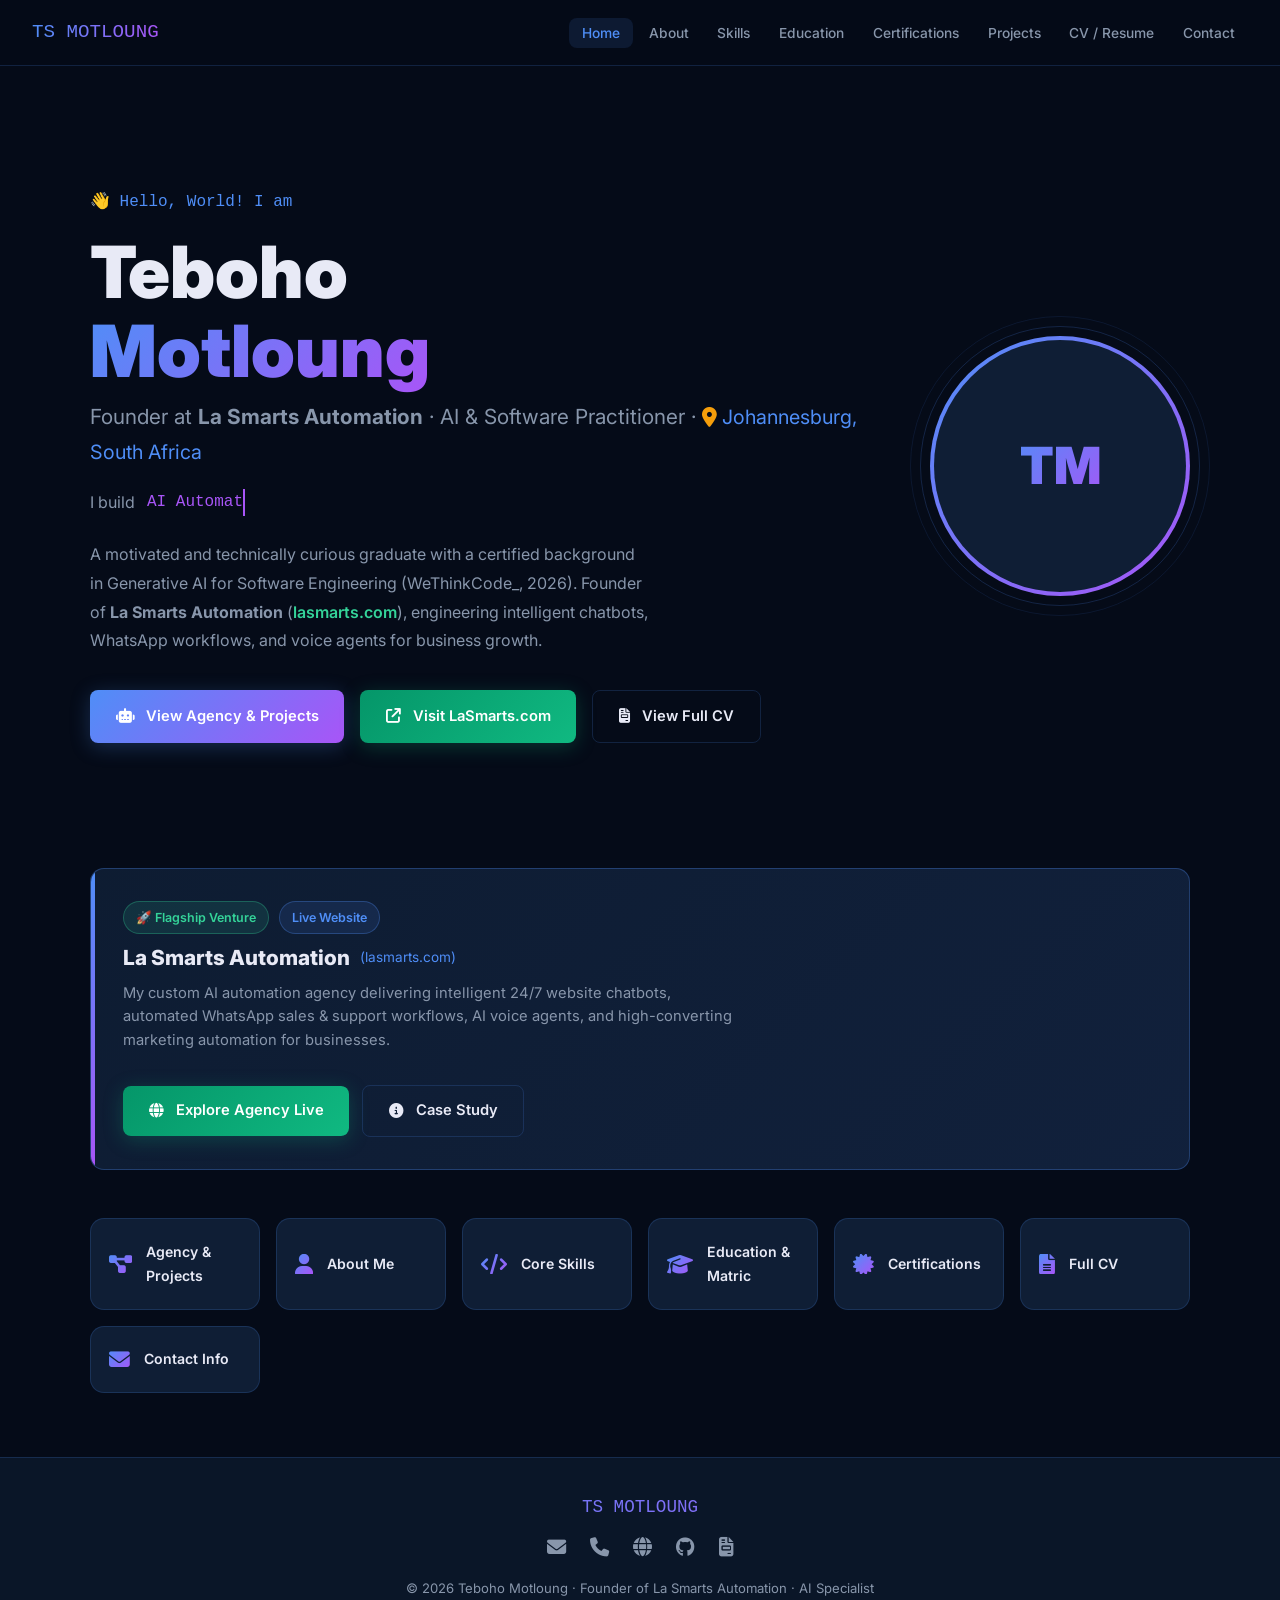
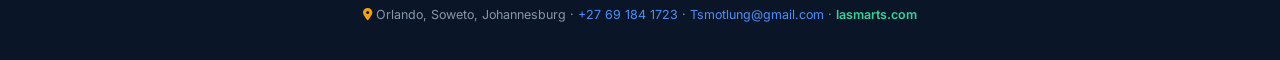
==== commit 6cfdcd22: "Fix HTML entity encoding and update content" ====
--- a/index.html
+++ b/index.html
@@ -11,7 +11,7 @@
 <body>
 <div class="particles" id="P"></div>
 <nav>
-  <a href="index.html" class="logo">&lt;TSM /&gt;</a>
+  <a href="index.html" class="logo">TS MOTLOUNG</a>
   <ul class="nav-links" id="NL">
     <li><a href="index.html"  class="active">Home</a></li>
     <li><a href="about.html">About</a></li>
@@ -80,7 +80,7 @@
 </div>
 
 <footer>
-  <div class="flogo">&lt;TSM /&gt;</div>
+  <div class="flogo">TS MOTLOUNG</div>
   <div class="flinks">
     <a href="mailto:Tsmotlung@gmail.com" title="Email"><i class="fa fa-envelope"></i></a>
     <a href="tel:+27691841723" title="Call / Phone"><i class="fa fa-phone"></i></a>
@@ -124,4 +124,4 @@
 });
 </script>
 </body>
-</html>+</html>
